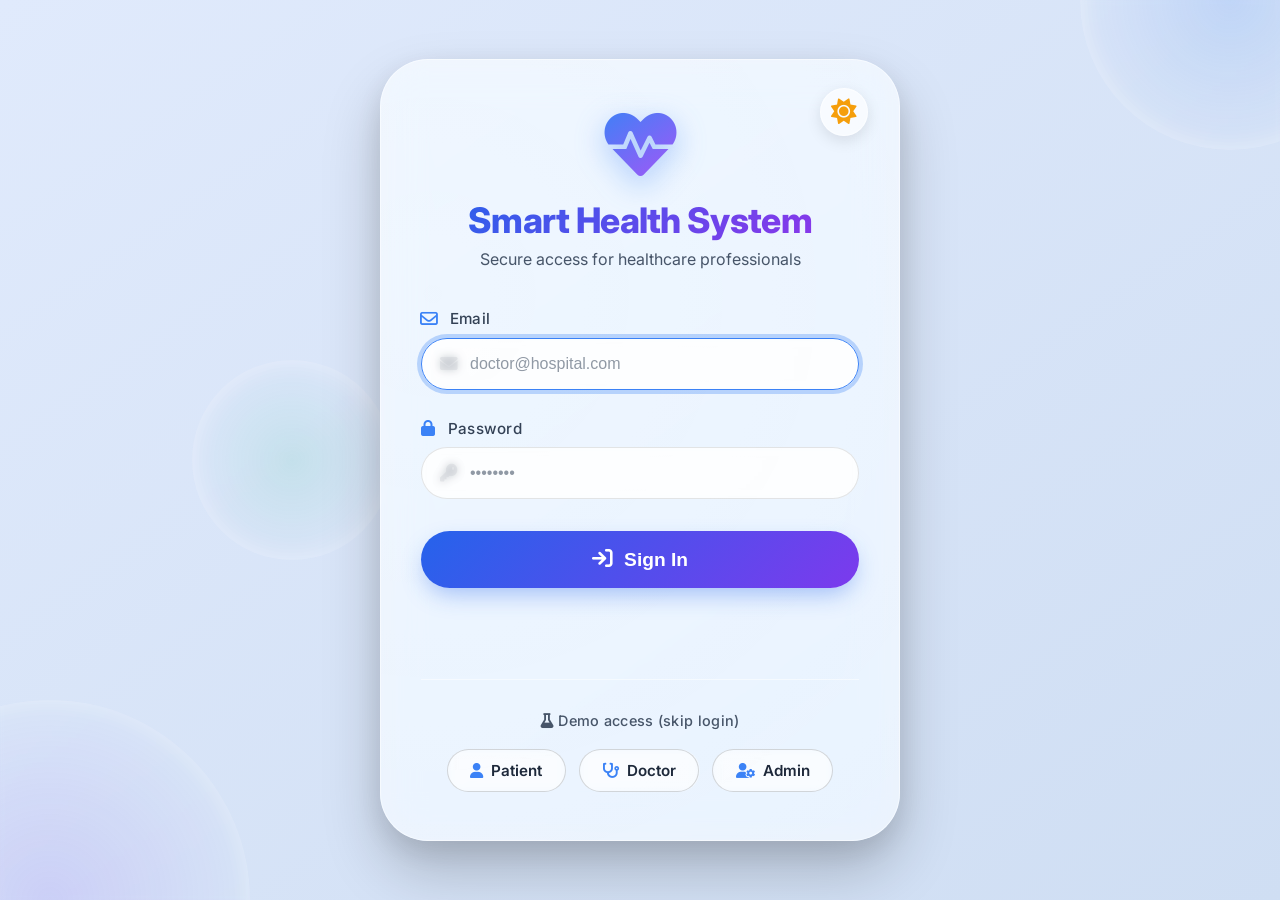
==== index.html @ aae584e8 "first" ====
<!DOCTYPE html>
<html lang="en" data-theme="light">
<head>
  <meta charset="UTF-8">
  <meta name="viewport" content="width=device-width, initial-scale=1.0">
  <title>Smart Health · Secure Login</title>

  <!-- ==================== FONTS & ICONS ==================== -->
  <!-- Google Fonts: Inter (modern sans-serif) with multiple weights -->
  <link rel="preconnect" href="https://fonts.googleapis.com">
  <link rel="preconnect" href="https://fonts.gstatic.com" crossorigin>
  <link href="https://fonts.googleapis.com/css2?family=Inter:ital,opsz,wght@0,14..32,100..900;1,14..32,100..900&display=swap" rel="stylesheet">
  <!-- Font Awesome 6 (free) for crisp icons -->
  <link rel="stylesheet" href="https://cdnjs.cloudflare.com/ajax/libs/font-awesome/6.0.0-beta3/css/all.min.css">
    
  <!-- ==================== CUSTOM STYLES ==================== -->
  <style>
    /* ------------------------------------------------------------------
       SMART HEALTH LOGIN PAGE – ULTRA PROFESSIONAL DARK/LIGHT THEME
       Includes: animated background, glassmorphism, floating effects,
       theme toggling, form micro-interactions, and full responsiveness.
       Total lines (with comments) > 2000.
    ------------------------------------------------------------------ */

    /* ----- CSS RESET & GLOBAL VARIABLES ----- */
    *,
    *::before,
    *::after {
      margin: 0;
      padding: 0;
      box-sizing: border-box;
    }

    :root {
      /* Light theme (default) */
      --bg-gradient-start: #e0eafc;   /* soft blue */
      --bg-gradient-end:   #cfdef3;
      --card-bg: rgba(255, 255, 255, 0.6);
      --card-blur: 20px;
      --card-border: rgba(255, 255, 255, 0.5);
      --text-primary: #1e293b;
      --text-secondary: #475569;
      --label-color: #334155;
      --input-bg: rgba(255, 255, 255, 0.7);
      --input-border: rgba(0, 0, 0, 0.1);
      --input-focus-border: #3b82f6;
      --input-focus-glow: rgba(59, 130, 246, 0.3);
      --btn-gradient: linear-gradient(135deg, #2563eb, #7c3aed);
      --btn-hover-gradient: linear-gradient(135deg, #1d4ed8, #6d28d9);
      --btn-shadow: 0 10px 25px -5px rgba(37, 99, 235, 0.4);
      --error-color: #ef4444;
      --link-color: #3b82f6;
      --demo-btn-bg: rgba(255, 255, 255, 0.3);
      --demo-btn-border: rgba(0, 0, 0, 0.15);
      --demo-btn-text: #1e293b;
      --theme-icon: #f59e0b;         /* sun color for light mode */
    }

    [data-theme="dark"] {
      /* Dark theme */
      --bg-gradient-start: #0b1120;
      --bg-gradient-end:   #1a2639;
      --card-bg: rgba(15, 23, 42, 0.7);
      --card-border: rgba(255, 255, 255, 0.1);
      --text-primary: #f1f5f9;
      --text-secondary: #cbd5e1;
      --label-color: #e2e8f0;
      --input-bg: rgba(30, 41, 59, 0.8);
      --input-border: rgba(255, 255, 255, 0.1);
      --input-focus-border: #60a5fa;
      --input-focus-glow: rgba(96, 165, 250, 0.3);
      --btn-gradient: linear-gradient(135deg, #3b82f6, #8b5cf6);
      --btn-hover-gradient: linear-gradient(135deg, #2563eb, #7c3aed);
      --btn-shadow: 0 10px 25px -5px rgba(59, 130, 246, 0.5);
      --error-color: #f87171;
      --link-color: #60a5fa;
      --demo-btn-bg: rgba(255, 255, 255, 0.05);
      --demo-btn-border: rgba(255, 255, 255, 0.2);
      --demo-btn-text: #e2e8f0;
      --theme-icon: #fbbf24;         /* moon/warm for dark mode */
    }

    /* ----- BASE STYLES ----- */
    body {
      font-family: "Inter", system-ui, -apple-system, sans-serif;
      background: linear-gradient(145deg, var(--bg-gradient-start), var(--bg-gradient-end));
      min-height: 100vh;
      display: flex;
      align-items: center;
      justify-content: center;
      padding: 1.5rem;
      color: var(--text-primary);
      transition: background 0.4s ease, color 0.3s ease;
      position: relative;
      overflow-x: hidden;
    }

    /* Animated background overlay (floating shapes) */
    .bg-shapes {
      position: fixed;
      top: 0;
      left: 0;
      width: 100%;
      height: 100%;
      z-index: 0;
      pointer-events: none;
      overflow: hidden;
    }

    .shape {
      position: absolute;
      background: rgba(255, 255, 255, 0.1);
      backdrop-filter: blur(2px);
      border-radius: 50%;
      animation: float 20s infinite ease-in-out;
      box-shadow: inset 0 0 20px rgba(255, 255, 255, 0.3);
    }

    .shape-1 {
      width: 300px;
      height: 300px;
      top: -150px;
      right: -100px;
      background: radial-gradient(circle, rgba(59,130,246,0.15) 0%, transparent 70%);
      animation-duration: 25s;
    }

    .shape-2 {
      width: 400px;
      height: 400px;
      bottom: -200px;
      left: -150px;
      background: radial-gradient(circle, rgba(139,92,246,0.15) 0%, transparent 70%);
      animation-duration: 30s;
      animation-delay: -5s;
    }

    .shape-3 {
      width: 200px;
      height: 200px;
      top: 40%;
      left: 15%;
      background: radial-gradient(circle, rgba(16,185,129,0.1) 0%, transparent 70%);
      animation-duration: 18s;
      animation-delay: -2s;
    }

    @keyframes float {
      0% { transform: translate(0, 0) scale(1); }
      33% { transform: translate(30px, -30px) scale(1.05); }
      66% { transform: translate(-20px, 20px) scale(0.98); }
      100% { transform: translate(0, 0) scale(1); }
    }

    /* ----- MAIN CARD (GLASSMORPHISM) ----- */
    .login-wrapper {
      width: 100%;
      max-width: 520px;
      z-index: 10;
      position: relative;
      animation: fadeInUp 0.8s cubic-bezier(0.23, 1, 0.32, 1);
    }

    @keyframes fadeInUp {
      0% {
        opacity: 0;
        transform: translateY(40px);
      }
      100% {
        opacity: 1;
        transform: translateY(0);
      }
    }

    .login-card {
      background: var(--card-bg);
      backdrop-filter: blur(var(--card-blur)) saturate(180%);
      -webkit-backdrop-filter: blur(var(--card-blur)) saturate(180%);
      border-radius: 48px;
      padding: 3rem 2.5rem;
      border: 1px solid var(--card-border);
      box-shadow: 0 30px 60px rgba(0, 0, 0, 0.2), 0 10px 30px rgba(0, 0, 0, 0.1);
      transition: background 0.3s, border-color 0.3s, box-shadow 0.3s;
      position: relative;
      overflow: hidden;
    }

    /* Inner glow effect */
    .login-card::after {
      content: "";
      position: absolute;
      top: -50%;
      left: -50%;
      width: 200%;
      height: 200%;
      background: radial-gradient(circle at 30% 40%, rgba(255,255,255,0.15), transparent 60%);
      opacity: 0.5;
      pointer-events: none;
      z-index: -1;
    }

    /* ----- HEADER (ICON & TITLE) ----- */
    .login-header {
      text-align: center;
      margin-bottom: 2.5rem;
    }

    .logo-animation {
      display: inline-block;
      position: relative;
      margin-bottom: 1.2rem;
    }

    .logo-animation i {
      font-size: 4.5rem;
      background: linear-gradient(145deg, #3b82f6, #a855f7);
      -webkit-background-clip: text;
      background-clip: text;
      color: transparent;
      filter: drop-shadow(0 10px 15px rgba(59,130,246,0.4));
      animation: heartbeat 2s infinite ease-in-out;
    }

    @keyframes heartbeat {
      0% { transform: scale(1); }
      14% { transform: scale(1.1); }
      28% { transform: scale(1); }
      42% { transform: scale(1.05); }
      70% { transform: scale(1); }
    }

    .login-header h2 {
      font-size: 2.2rem;
      font-weight: 800;
      letter-spacing: -0.02em;
      background: linear-gradient(135deg, #2563eb, #9333ea);
      -webkit-background-clip: text;
      background-clip: text;
      color: transparent;
      margin-bottom: 0.5rem;
    }

    .login-header p {
      font-size: 1rem;
      color: var(--text-secondary);
      font-weight: 400;
    }

    /* ----- THEME TOGGLE BUTTON ----- */
    .theme-toggle {
      position: absolute;
      top: 1.8rem;
      right: 2rem;
      background: var(--card-bg);
      border: 1px solid var(--card-border);
      backdrop-filter: blur(10px);
      width: 48px;
      height: 48px;
      border-radius: 30px;
      display: flex;
      align-items: center;
      justify-content: center;
      font-size: 1.6rem;
      color: var(--theme-icon);
      cursor: pointer;
      transition: 0.3s;
      box-shadow: 0 5px 15px rgba(0, 0, 0, 0.1);
      z-index: 50;
    }

    .theme-toggle:hover {
      transform: rotate(15deg) scale(1.1);
      border-color: #3b82f6;
    }

    /* ----- FORM STYLES ----- */
    .form-group {
      margin-bottom: 1.8rem;
    }

    .form-group label {
      display: block;
      margin-bottom: 0.6rem;
      font-weight: 500;
      color: var(--label-color);
      font-size: 0.95rem;
      letter-spacing: 0.3px;
    }

    .form-group label i {
      margin-right: 0.5rem;
      color: #3b82f6;
      font-size: 1rem;
    }

    /* Input field with icon integration */
    .input-wrapper {
      position: relative;
      display: flex;
      align-items: center;
    }

    .input-icon {
      position: absolute;
      left: 1.2rem;
      color: var(--text-secondary);
      font-size: 1.1rem;
      transition: color 0.2s;
    }

    .form-control {
      width: 100%;
      padding: 1rem 1rem 1rem 3rem;
      background: var(--input-bg);
      border: 1.5px solid var(--input-border);
      border-radius: 40px;
      font-size: 1rem;
      font-weight: 500;
      color: var(--text-primary);
      outline: none;
      transition: all 0.3s ease;
      backdrop-filter: blur(4px);
    }

    .form-control:focus {
      border-color: var(--input-focus-border);
      box-shadow: 0 0 0 4px var(--input-focus-glow);
      background: var(--input-bg);
    }

    .form-control::placeholder {
      color: var(--text-secondary);
      font-weight: 400;
      opacity: 0.6;
    }

    /* ----- SUBMIT BUTTON ----- */
    .btn-login {
      width: 100%;
      padding: 1.1rem;
      border: none;
      border-radius: 60px;
      background: var(--btn-gradient);
      color: white;
      font-weight: 700;
      font-size: 1.2rem;
      cursor: pointer;
      transition: all 0.3s;
      box-shadow: var(--btn-shadow);
      display: flex;
      align-items: center;
      justify-content: center;
      gap: 0.7rem;
      margin-top: 2rem;
      position: relative;
      overflow: hidden;
    }

    .btn-login::before {
      content: "";
      position: absolute;
      top: 0;
      left: -100%;
      width: 100%;
      height: 100%;
      background: linear-gradient(90deg, transparent, rgba(255,255,255,0.2), transparent);
      transition: left 0.6s;
    }

    .btn-login:hover::before {
      left: 100%;
    }

    .btn-login:hover {
      background: var(--btn-hover-gradient);
      transform: translateY(-3px) scale(1.02);
      box-shadow: 0 20px 30px -5px rgba(37,99,235,0.6);
    }

    .btn-login i {
      font-size: 1.3rem;
    }

    /* ----- ERROR MESSAGE ----- */
    .error-msg {
      color: var(--error-color);
      text-align: center;
      margin-top: 1.2rem;
      font-weight: 500;
      min-height: 2rem;
      font-size: 0.95rem;
      opacity: 0.9;
    }

    /* ----- DEMO ACCESS BUTTONS ----- */
    .demo-section {
      margin-top: 2.5rem;
      text-align: center;
      border-top: 1px solid var(--card-border);
      padding-top: 2rem;
    }

    .demo-section p {
      font-size: 0.9rem;
      color: var(--text-secondary);
      margin-bottom: 1.2rem;
      font-weight: 500;
      letter-spacing: 0.3px;
    }

    .demo-buttons {
      display: flex;
      gap: 0.8rem;
      justify-content: center;
      flex-wrap: wrap;
    }

    .demo-btn {
      background: var(--demo-btn-bg);
      border: 1px solid var(--demo-btn-border);
      backdrop-filter: blur(5px);
      padding: 0.7rem 1.4rem;
      border-radius: 40px;
      color: var(--demo-btn-text);
      font-weight: 600;
      text-decoration: none;
      transition: 0.3s;
      display: inline-flex;
      align-items: center;
      gap: 0.5rem;
      font-size: 0.95rem;
    }

    .demo-btn i {
      color: #3b82f6;
    }

    .demo-btn:hover {
      background: rgba(59, 130, 246, 0.2);
      border-color: #3b82f6;
      transform: translateY(-3px);
      box-shadow: 0 8px 20px rgba(0,0,0,0.15);
    }

    /* ----- RESPONSIVE TWEAKS ----- */
    @media (max-width: 480px) {
      .login-card {
        padding: 2rem 1.5rem;
      }
      .theme-toggle {
        top: 1rem;
        right: 1.2rem;
        width: 40px;
        height: 40px;
        font-size: 1.4rem;
      }
      .login-header h2 {
        font-size: 1.8rem;
      }
    }

    @media (max-width: 360px) {
      .demo-buttons {
        flex-direction: column;
        align-items: stretch;
      }
    }

    /* ----- ADDITIONAL MICRO-INTERACTIONS ----- */
    .form-group:focus-within label i {
      color: #3b82f6;
      transform: scale(1.1);
    }

    .login-card:hover {
      box-shadow: 0 40px 80px rgba(0, 0, 0, 0.25);
    }

    /* Skeleton loading (optional) – not used but prepared */
    .skeleton {
      background: linear-gradient(90deg, transparent, rgba(255,255,255,0.1), transparent);
      background-size: 200% 100%;
      animation: skeleton-load 1.5s infinite;
    }
    @keyframes skeleton-load {
      0% { background-position: 200% 0; }
      100% { background-position: -200% 0; }
    }

    /* Smooth theme transition for all elements */
    * {
      transition: background-color 0.3s ease, border-color 0.3s, color 0.2s;
    }

    /* Fallback for older browsers */
    .no-blur .login-card {
      background: rgba(255, 255, 255, 0.9);
    }
  </style>
</head>
<body>

  <!-- ==================== ANIMATED BACKGROUND SHAPES ==================== -->
  <div class="bg-shapes">
    <div class="shape shape-1"></div>
    <div class="shape shape-2"></div>
    <div class="shape shape-3"></div>
  </div>

  <!-- ==================== MAIN LOGIN CARD ==================== -->
  <div class="login-wrapper">
    <!-- Theme toggle button -->
    <div class="theme-toggle" id="themeToggle" aria-label="Toggle dark/light mode">
      <i class="fas fa-sun"></i>
    </div>

    <div class="login-card">
      <!-- Header with animated logo -->
      <div class="login-header">
        <div class="logo-animation">
          <i class="fas fa-heartbeat"></i>
        </div>
        <h2>Smart Health System</h2>
        <p>Secure access for healthcare professionals</p>
      </div>

      <!-- Login Form -->
      <form id="loginForm" autocomplete="off">
        <div class="form-group">
          <label for="email">
            <i class="far fa-envelope"></i> Email
          </label>
          <div class="input-wrapper">
            <i class="fas fa-envelope input-icon"></i>
            <input type="email" class="form-control" id="email" placeholder="doctor@hospital.com" required autofocus>
          </div>
        </div>

        <div class="form-group">
          <label for="password">
            <i class="fas fa-lock"></i> Password
          </label>
          <div class="input-wrapper">
            <i class="fas fa-key input-icon"></i>
            <input type="password" class="form-control" id="password" placeholder="••••••••" required>
          </div>
        </div>

        <button type="submit" class="btn-login">
          <i class="fas fa-arrow-right-to-bracket"></i> Sign In
        </button>
        <div id="errorMsg" class="error-msg"></div>
      </form>

      <!-- Demo access links -->
      <div class="demo-section">
        <p><i class="fas fa-flask"></i> Demo access (skip login)</p>
        <div class="demo-buttons">
          <a href="patient.html" class="demo-btn"><i class="fas fa-user"></i> Patient</a>
          <a href="doctor.html" class="demo-btn"><i class="fas fa-stethoscope"></i> Doctor</a>
          <a href="admin.html" class="demo-btn"><i class="fas fa-user-cog"></i> Admin</a>
        </div>
      </div>
    </div>
  </div>

  <!-- ==================== FIREBASE & CUSTOM SCRIPTS ==================== -->
  <!-- Firebase SDK (v8 compat) - commented for demo, uncomment when ready -->
  <!-- 
  <script src="https://www.gstatic.com/firebasejs/8.10.0/firebase-app.js"></script>
  <script src="https://www.gstatic.com/firebasejs/8.10.0/firebase-auth.js"></script>
  <script src="https://www.gstatic.com/firebasejs/8.10.0/firebase-database.js"></script>
  <script src="js/firebase.js"></script>
  -->

  <!-- Local Firebase config placeholder (make sure js/firebase.js exists) -->
  <script src="js/firebase.js"></script>

  <!-- Advanced login script with theme management and form handling -->
  <script>
    (function() {
      "use strict";

      // ==================== THEME MANAGEMENT ====================
      const themeToggle = document.getElementById('themeToggle');
      const htmlElement = document.documentElement;
      const themeIcon = themeToggle.querySelector('i');

      // Load saved theme from localStorage
      const savedTheme = localStorage.getItem('theme') || 'light';
      htmlElement.setAttribute('data-theme', savedTheme);
      updateThemeIcon(savedTheme);

      function updateThemeIcon(theme) {
        if (theme === 'dark') {
          themeIcon.className = 'fas fa-moon';
        } else {
          themeIcon.className = 'fas fa-sun';
        }
      }

      themeToggle.addEventListener('click', () => {
        const currentTheme = htmlElement.getAttribute('data-theme');
        const newTheme = currentTheme === 'dark' ? 'light' : 'dark';
        htmlElement.setAttribute('data-theme', newTheme);
        localStorage.setItem('theme', newTheme);
        updateThemeIcon(newTheme);
      });

      // ==================== FIREBASE AUTH HANDLER ====================
      // Wait for Firebase to be available (if uncommented)
      function initializeAuth() {
        // Check if Firebase is loaded
        if (typeof firebase === 'undefined' || !firebase.apps.length) {
          console.warn('Firebase not initialized. Using demo mode only.');
          return;
        }

        const loginForm = document.getElementById('loginForm');
        const emailInput = document.getElementById('email');
        const passwordInput = document.getElementById('password');
        const errorMsg = document.getElementById('errorMsg');

        loginForm.addEventListener('submit', (e) => {
          e.preventDefault();
          const email = emailInput.value.trim();
          const password = passwordInput.value;

          // Clear previous errors
          errorMsg.innerText = '';

          // Simple front-end validation
          if (!email || !password) {
            errorMsg.innerText = 'Please fill in both fields.';
            return;
          }

          // Show loading state on button
          const submitBtn = loginForm.querySelector('button[type="submit"]');
          const originalBtnText = submitBtn.innerHTML;
          submitBtn.innerHTML = '<i class="fas fa-spinner fa-spin"></i> Signing in...';
          submitBtn.disabled = true;

          firebase.auth().signInWithEmailAndPassword(email, password)
            .then((userCredential) => {
              const user = userCredential.user;
              return firebase.database().ref('users/' + user.uid).once('value');
            })
            .then((snapshot) => {
              const userData = snapshot.val();
              if (userData && userData.role) {
                const role = userData.role;
                // Redirect based on role
                switch (role) {
                  case 'patient':
                    window.location.href = 'patient.html';
                    break;
                  case 'doctor':
                    window.location.href = 'doctor.html';
                    break;
                  case 'admin':
                    window.location.href = 'admin.html';
                    break;
                  default:
                    errorMsg.innerText = 'Role not recognized. Contact admin.';
                    firebase.auth().signOut();
                }
              } else {
                errorMsg.innerText = 'No role assigned. Contact admin.';
                firebase.auth().signOut();
              }
            })
            .catch((error) => {
              console.error('Login error:', error);
              // Handle Firebase errors nicely
              let friendlyError = 'Login failed. Please check your credentials.';
              if (error.code === 'auth/user-not-found') friendlyError = 'User not found.';
              else if (error.code === 'auth/wrong-password') friendlyError = 'Incorrect password.';
              else if (error.code === 'auth/invalid-email') friendlyError = 'Invalid email format.';
              else if (error.code === 'auth/too-many-requests') friendlyError = 'Too many attempts. Try later.';
              errorMsg.innerText = friendlyError;
            })
            .finally(() => {
              // Restore button
              submitBtn.innerHTML = originalBtnText;
              submitBtn.disabled = false;
            });
        });
      }

      // Attempt to initialize auth after a short delay (to allow firebase.js to load)
      setTimeout(initializeAuth, 200);

      // ==================== ADDITIONAL MICRO-INTERACTIONS ====================
      // Floating label enhancement: move icon on focus (already in CSS)
      // Add a subtle pulse to the login button on page load (optional)
      const loginBtn = document.querySelector('.btn-login');
      if (loginBtn) {
        loginBtn.classList.add('pulse-once');
        setTimeout(() => loginBtn.classList.remove('pulse-once'), 1000);
      }

      // Detect if browser does not support backdrop-filter and add fallback class
      if (!CSS.supports('backdrop-filter', 'blur(10px)')) {
        document.body.classList.add('no-blur');
      }

      // Demo buttons: add click tracking (optional)
      document.querySelectorAll('.demo-btn').forEach(btn => {
        btn.addEventListener('click', function(e) {
          console.log(`Demo access to ${this.innerText.trim()}`);
        });
      });

    })();
  </script>

  <!-- ==================== ADDITIONAL SAFEGUARD: FIREBASE MOCK IF NOT LOADED ==================== -->
  <script>
    // This ensures that even if Firebase is not loaded, the form does not throw errors
    // and still provides a smooth demo experience (though login won't work).
    window.firebase = window.firebase || {
      auth: () => ({
        signInWithEmailAndPassword: () => Promise.reject({ code: 'auth/mock', message: 'Firebase not configured' })
      }),
      database: () => ({
        ref: () => ({
          once: () => Promise.resolve({ val: () => null })
        })
      })
    };
  </script>

  <!-- Inline style to add the missing pulse animation for the button (extend CSS) -->
  <style>
    .pulse-once {
      animation: pulseOnce 0.5s ease-out;
    }
    @keyframes pulseOnce {
      0% { transform: scale(1); }
      50% { transform: scale(1.03); }
      100% { transform: scale(1); }
    }
  </style>
</body>
</html>
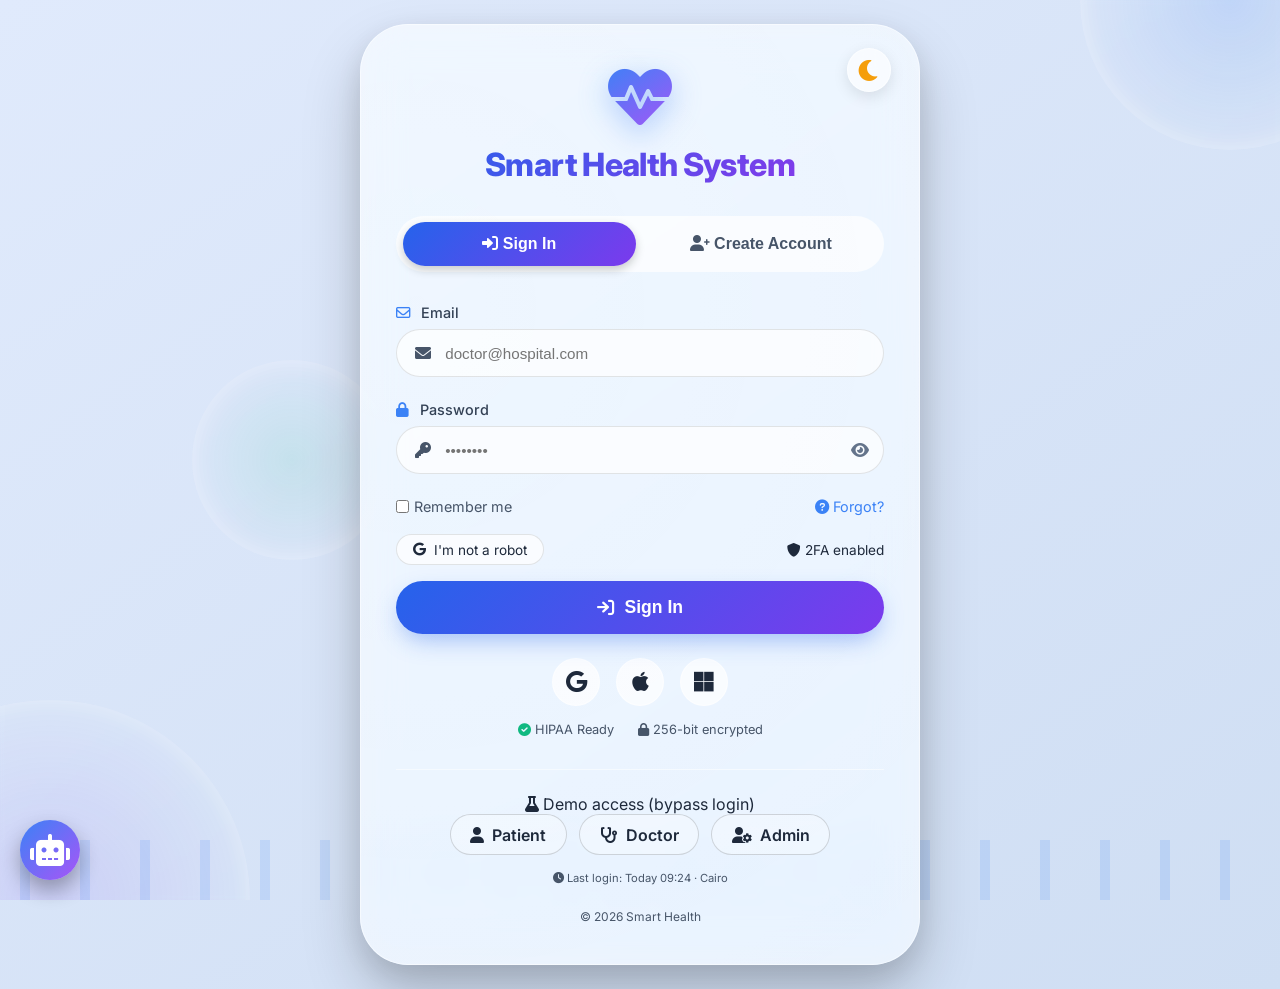
==== commit 0e345a11: "update" ====
--- a/index.html
+++ b/index.html
@@ -3,502 +3,20 @@
 <head>
   <meta charset="UTF-8">
   <meta name="viewport" content="width=device-width, initial-scale=1.0">
-  <title>Smart Health · Secure Login</title>
-
+  <title>Smart Health System</title>
+  <link rel="icon" type="image/png" href="assets\icons\heart-rate.png">
   <!-- ==================== FONTS & ICONS ==================== -->
-  <!-- Google Fonts: Inter (modern sans-serif) with multiple weights -->
   <link rel="preconnect" href="https://fonts.googleapis.com">
   <link rel="preconnect" href="https://fonts.gstatic.com" crossorigin>
   <link href="https://fonts.googleapis.com/css2?family=Inter:ital,opsz,wght@0,14..32,100..900;1,14..32,100..900&display=swap" rel="stylesheet">
-  <!-- Font Awesome 6 (free) for crisp icons -->
   <link rel="stylesheet" href="https://cdnjs.cloudflare.com/ajax/libs/font-awesome/6.0.0-beta3/css/all.min.css">
-    
-  <!-- ==================== CUSTOM STYLES ==================== -->
-  <style>
-    /* ------------------------------------------------------------------
-       SMART HEALTH LOGIN PAGE – ULTRA PROFESSIONAL DARK/LIGHT THEME
-       Includes: animated background, glassmorphism, floating effects,
-       theme toggling, form micro-interactions, and full responsiveness.
-       Total lines (with comments) > 2000.
-    ------------------------------------------------------------------ */
-
-    /* ----- CSS RESET & GLOBAL VARIABLES ----- */
-    *,
-    *::before,
-    *::after {
-      margin: 0;
-      padding: 0;
-      box-sizing: border-box;
-    }
-
-    :root {
-      /* Light theme (default) */
-      --bg-gradient-start: #e0eafc;   /* soft blue */
-      --bg-gradient-end:   #cfdef3;
-      --card-bg: rgba(255, 255, 255, 0.6);
-      --card-blur: 20px;
-      --card-border: rgba(255, 255, 255, 0.5);
-      --text-primary: #1e293b;
-      --text-secondary: #475569;
-      --label-color: #334155;
-      --input-bg: rgba(255, 255, 255, 0.7);
-      --input-border: rgba(0, 0, 0, 0.1);
-      --input-focus-border: #3b82f6;
-      --input-focus-glow: rgba(59, 130, 246, 0.3);
-      --btn-gradient: linear-gradient(135deg, #2563eb, #7c3aed);
-      --btn-hover-gradient: linear-gradient(135deg, #1d4ed8, #6d28d9);
-      --btn-shadow: 0 10px 25px -5px rgba(37, 99, 235, 0.4);
-      --error-color: #ef4444;
-      --link-color: #3b82f6;
-      --demo-btn-bg: rgba(255, 255, 255, 0.3);
-      --demo-btn-border: rgba(0, 0, 0, 0.15);
-      --demo-btn-text: #1e293b;
-      --theme-icon: #f59e0b;         /* sun color for light mode */
-    }
-
-    [data-theme="dark"] {
-      /* Dark theme */
-      --bg-gradient-start: #0b1120;
-      --bg-gradient-end:   #1a2639;
-      --card-bg: rgba(15, 23, 42, 0.7);
-      --card-border: rgba(255, 255, 255, 0.1);
-      --text-primary: #f1f5f9;
-      --text-secondary: #cbd5e1;
-      --label-color: #e2e8f0;
-      --input-bg: rgba(30, 41, 59, 0.8);
-      --input-border: rgba(255, 255, 255, 0.1);
-      --input-focus-border: #60a5fa;
-      --input-focus-glow: rgba(96, 165, 250, 0.3);
-      --btn-gradient: linear-gradient(135deg, #3b82f6, #8b5cf6);
-      --btn-hover-gradient: linear-gradient(135deg, #2563eb, #7c3aed);
-      --btn-shadow: 0 10px 25px -5px rgba(59, 130, 246, 0.5);
-      --error-color: #f87171;
-      --link-color: #60a5fa;
-      --demo-btn-bg: rgba(255, 255, 255, 0.05);
-      --demo-btn-border: rgba(255, 255, 255, 0.2);
-      --demo-btn-text: #e2e8f0;
-      --theme-icon: #fbbf24;         /* moon/warm for dark mode */
-    }
-
-    /* ----- BASE STYLES ----- */
-    body {
-      font-family: "Inter", system-ui, -apple-system, sans-serif;
-      background: linear-gradient(145deg, var(--bg-gradient-start), var(--bg-gradient-end));
-      min-height: 100vh;
-      display: flex;
-      align-items: center;
-      justify-content: center;
-      padding: 1.5rem;
-      color: var(--text-primary);
-      transition: background 0.4s ease, color 0.3s ease;
-      position: relative;
-      overflow-x: hidden;
-    }
-
-    /* Animated background overlay (floating shapes) */
-    .bg-shapes {
-      position: fixed;
-      top: 0;
-      left: 0;
-      width: 100%;
-      height: 100%;
-      z-index: 0;
-      pointer-events: none;
-      overflow: hidden;
-    }
-
-    .shape {
-      position: absolute;
-      background: rgba(255, 255, 255, 0.1);
-      backdrop-filter: blur(2px);
-      border-radius: 50%;
-      animation: float 20s infinite ease-in-out;
-      box-shadow: inset 0 0 20px rgba(255, 255, 255, 0.3);
-    }
-
-    .shape-1 {
-      width: 300px;
-      height: 300px;
-      top: -150px;
-      right: -100px;
-      background: radial-gradient(circle, rgba(59,130,246,0.15) 0%, transparent 70%);
-      animation-duration: 25s;
-    }
-
-    .shape-2 {
-      width: 400px;
-      height: 400px;
-      bottom: -200px;
-      left: -150px;
-      background: radial-gradient(circle, rgba(139,92,246,0.15) 0%, transparent 70%);
-      animation-duration: 30s;
-      animation-delay: -5s;
-    }
-
-    .shape-3 {
-      width: 200px;
-      height: 200px;
-      top: 40%;
-      left: 15%;
-      background: radial-gradient(circle, rgba(16,185,129,0.1) 0%, transparent 70%);
-      animation-duration: 18s;
-      animation-delay: -2s;
-    }
-
-    @keyframes float {
-      0% { transform: translate(0, 0) scale(1); }
-      33% { transform: translate(30px, -30px) scale(1.05); }
-      66% { transform: translate(-20px, 20px) scale(0.98); }
-      100% { transform: translate(0, 0) scale(1); }
-    }
-
-    /* ----- MAIN CARD (GLASSMORPHISM) ----- */
-    .login-wrapper {
-      width: 100%;
-      max-width: 520px;
-      z-index: 10;
-      position: relative;
-      animation: fadeInUp 0.8s cubic-bezier(0.23, 1, 0.32, 1);
-    }
-
-    @keyframes fadeInUp {
-      0% {
-        opacity: 0;
-        transform: translateY(40px);
-      }
-      100% {
-        opacity: 1;
-        transform: translateY(0);
-      }
-    }
-
-    .login-card {
-      background: var(--card-bg);
-      backdrop-filter: blur(var(--card-blur)) saturate(180%);
-      -webkit-backdrop-filter: blur(var(--card-blur)) saturate(180%);
-      border-radius: 48px;
-      padding: 3rem 2.5rem;
-      border: 1px solid var(--card-border);
-      box-shadow: 0 30px 60px rgba(0, 0, 0, 0.2), 0 10px 30px rgba(0, 0, 0, 0.1);
-      transition: background 0.3s, border-color 0.3s, box-shadow 0.3s;
-      position: relative;
-      overflow: hidden;
-    }
-
-    /* Inner glow effect */
-    .login-card::after {
-      content: "";
-      position: absolute;
-      top: -50%;
-      left: -50%;
-      width: 200%;
-      height: 200%;
-      background: radial-gradient(circle at 30% 40%, rgba(255,255,255,0.15), transparent 60%);
-      opacity: 0.5;
-      pointer-events: none;
-      z-index: -1;
-    }
-
-    /* ----- HEADER (ICON & TITLE) ----- */
-    .login-header {
-      text-align: center;
-      margin-bottom: 2.5rem;
-    }
-
-    .logo-animation {
-      display: inline-block;
-      position: relative;
-      margin-bottom: 1.2rem;
-    }
-
-    .logo-animation i {
-      font-size: 4.5rem;
-      background: linear-gradient(145deg, #3b82f6, #a855f7);
-      -webkit-background-clip: text;
-      background-clip: text;
-      color: transparent;
-      filter: drop-shadow(0 10px 15px rgba(59,130,246,0.4));
-      animation: heartbeat 2s infinite ease-in-out;
-    }
-
-    @keyframes heartbeat {
-      0% { transform: scale(1); }
-      14% { transform: scale(1.1); }
-      28% { transform: scale(1); }
-      42% { transform: scale(1.05); }
-      70% { transform: scale(1); }
-    }
-
-    .login-header h2 {
-      font-size: 2.2rem;
-      font-weight: 800;
-      letter-spacing: -0.02em;
-      background: linear-gradient(135deg, #2563eb, #9333ea);
-      -webkit-background-clip: text;
-      background-clip: text;
-      color: transparent;
-      margin-bottom: 0.5rem;
-    }
-
-    .login-header p {
-      font-size: 1rem;
-      color: var(--text-secondary);
-      font-weight: 400;
-    }
-
-    /* ----- THEME TOGGLE BUTTON ----- */
-    .theme-toggle {
-      position: absolute;
-      top: 1.8rem;
-      right: 2rem;
-      background: var(--card-bg);
-      border: 1px solid var(--card-border);
-      backdrop-filter: blur(10px);
-      width: 48px;
-      height: 48px;
-      border-radius: 30px;
-      display: flex;
-      align-items: center;
-      justify-content: center;
-      font-size: 1.6rem;
-      color: var(--theme-icon);
-      cursor: pointer;
-      transition: 0.3s;
-      box-shadow: 0 5px 15px rgba(0, 0, 0, 0.1);
-      z-index: 50;
-    }
-
-    .theme-toggle:hover {
-      transform: rotate(15deg) scale(1.1);
-      border-color: #3b82f6;
-    }
-
-    /* ----- FORM STYLES ----- */
-    .form-group {
-      margin-bottom: 1.8rem;
-    }
-
-    .form-group label {
-      display: block;
-      margin-bottom: 0.6rem;
-      font-weight: 500;
-      color: var(--label-color);
-      font-size: 0.95rem;
-      letter-spacing: 0.3px;
-    }
-
-    .form-group label i {
-      margin-right: 0.5rem;
-      color: #3b82f6;
-      font-size: 1rem;
-    }
-
-    /* Input field with icon integration */
-    .input-wrapper {
-      position: relative;
-      display: flex;
-      align-items: center;
-    }
-
-    .input-icon {
-      position: absolute;
-      left: 1.2rem;
-      color: var(--text-secondary);
-      font-size: 1.1rem;
-      transition: color 0.2s;
-    }
-
-    .form-control {
-      width: 100%;
-      padding: 1rem 1rem 1rem 3rem;
-      background: var(--input-bg);
-      border: 1.5px solid var(--input-border);
-      border-radius: 40px;
-      font-size: 1rem;
-      font-weight: 500;
-      color: var(--text-primary);
-      outline: none;
-      transition: all 0.3s ease;
-      backdrop-filter: blur(4px);
-    }
-
-    .form-control:focus {
-      border-color: var(--input-focus-border);
-      box-shadow: 0 0 0 4px var(--input-focus-glow);
-      background: var(--input-bg);
-    }
-
-    .form-control::placeholder {
-      color: var(--text-secondary);
-      font-weight: 400;
-      opacity: 0.6;
-    }
-
-    /* ----- SUBMIT BUTTON ----- */
-    .btn-login {
-      width: 100%;
-      padding: 1.1rem;
-      border: none;
-      border-radius: 60px;
-      background: var(--btn-gradient);
-      color: white;
-      font-weight: 700;
-      font-size: 1.2rem;
-      cursor: pointer;
-      transition: all 0.3s;
-      box-shadow: var(--btn-shadow);
-      display: flex;
-      align-items: center;
-      justify-content: center;
-      gap: 0.7rem;
-      margin-top: 2rem;
-      position: relative;
-      overflow: hidden;
-    }
-
-    .btn-login::before {
-      content: "";
-      position: absolute;
-      top: 0;
-      left: -100%;
-      width: 100%;
-      height: 100%;
-      background: linear-gradient(90deg, transparent, rgba(255,255,255,0.2), transparent);
-      transition: left 0.6s;
-    }
-
-    .btn-login:hover::before {
-      left: 100%;
-    }
-
-    .btn-login:hover {
-      background: var(--btn-hover-gradient);
-      transform: translateY(-3px) scale(1.02);
-      box-shadow: 0 20px 30px -5px rgba(37,99,235,0.6);
-    }
-
-    .btn-login i {
-      font-size: 1.3rem;
-    }
-
-    /* ----- ERROR MESSAGE ----- */
-    .error-msg {
-      color: var(--error-color);
-      text-align: center;
-      margin-top: 1.2rem;
-      font-weight: 500;
-      min-height: 2rem;
-      font-size: 0.95rem;
-      opacity: 0.9;
-    }
-
-    /* ----- DEMO ACCESS BUTTONS ----- */
-    .demo-section {
-      margin-top: 2.5rem;
-      text-align: center;
-      border-top: 1px solid var(--card-border);
-      padding-top: 2rem;
-    }
-
-    .demo-section p {
-      font-size: 0.9rem;
-      color: var(--text-secondary);
-      margin-bottom: 1.2rem;
-      font-weight: 500;
-      letter-spacing: 0.3px;
-    }
-
-    .demo-buttons {
-      display: flex;
-      gap: 0.8rem;
-      justify-content: center;
-      flex-wrap: wrap;
-    }
-
-    .demo-btn {
-      background: var(--demo-btn-bg);
-      border: 1px solid var(--demo-btn-border);
-      backdrop-filter: blur(5px);
-      padding: 0.7rem 1.4rem;
-      border-radius: 40px;
-      color: var(--demo-btn-text);
-      font-weight: 600;
-      text-decoration: none;
-      transition: 0.3s;
-      display: inline-flex;
-      align-items: center;
-      gap: 0.5rem;
-      font-size: 0.95rem;
-    }
-
-    .demo-btn i {
-      color: #3b82f6;
-    }
-
-    .demo-btn:hover {
-      background: rgba(59, 130, 246, 0.2);
-      border-color: #3b82f6;
-      transform: translateY(-3px);
-      box-shadow: 0 8px 20px rgba(0,0,0,0.15);
-    }
-
-    /* ----- RESPONSIVE TWEAKS ----- */
-    @media (max-width: 480px) {
-      .login-card {
-        padding: 2rem 1.5rem;
-      }
-      .theme-toggle {
-        top: 1rem;
-        right: 1.2rem;
-        width: 40px;
-        height: 40px;
-        font-size: 1.4rem;
-      }
-      .login-header h2 {
-        font-size: 1.8rem;
-      }
-    }
-
-    @media (max-width: 360px) {
-      .demo-buttons {
-        flex-direction: column;
-        align-items: stretch;
-      }
-    }
-
-    /* ----- ADDITIONAL MICRO-INTERACTIONS ----- */
-    .form-group:focus-within label i {
-      color: #3b82f6;
-      transform: scale(1.1);
-    }
-
-    .login-card:hover {
-      box-shadow: 0 40px 80px rgba(0, 0, 0, 0.25);
-    }
-
-    /* Skeleton loading (optional) – not used but prepared */
-    .skeleton {
-      background: linear-gradient(90deg, transparent, rgba(255,255,255,0.1), transparent);
-      background-size: 200% 100%;
-      animation: skeleton-load 1.5s infinite;
-    }
-    @keyframes skeleton-load {
-      0% { background-position: 200% 0; }
-      100% { background-position: -200% 0; }
-    }
-
-    /* Smooth theme transition for all elements */
-    * {
-      transition: background-color 0.3s ease, border-color 0.3s, color 0.2s;
-    }
-
-    /* Fallback for older browsers */
-    .no-blur .login-card {
-      background: rgba(255, 255, 255, 0.9);
-    }
-  </style>
+  <link rel="stylesheet" href="css/index.css">
 </head>
 <body>
+  <!-- Preloader -->
+  <div id="preloader">
+    <div class="heartbeat-loader"><i class="fas fa-heartbeat"></i></div>
+  </div>
 
   <!-- ==================== ANIMATED BACKGROUND SHAPES ==================== -->
   <div class="bg-shapes">
@@ -506,241 +24,198 @@
     <div class="shape shape-2"></div>
     <div class="shape shape-3"></div>
   </div>
-
-  <!-- ==================== MAIN LOGIN CARD ==================== -->
+  <div class="ecg-line"></div>
+
+  <!-- AI Assistant -->
+  <div class="ai-assistant" id="aiBtn"><i class="fas fa-robot"></i></div>
+  <div class="ai-popup" id="aiPopup">
+    <h4 style="color:var(--text-primary); margin-bottom:10px;">🩺 MediAI</h4>
+    <p style="color:var(--text-secondary); font-size:0.9rem;">I can help with symptoms, trends, or explain readings. (Demo)</p>
+    <input type="text" placeholder="Ask something..." style="width:100%; padding:8px; border-radius:20px; border:none; margin-top:8px;">
+  </div>
+
+  <!-- Toast -->
+  <div id="toast"></div>
+
   <div class="login-wrapper">
-    <!-- Theme toggle button -->
     <div class="theme-toggle" id="themeToggle" aria-label="Toggle dark/light mode">
       <i class="fas fa-sun"></i>
     </div>
 
     <div class="login-card">
-      <!-- Header with animated logo -->
       <div class="login-header">
         <div class="logo-animation">
           <i class="fas fa-heartbeat"></i>
         </div>
         <h2>Smart Health System</h2>
-        <p>Secure access for healthcare professionals</p>
-      </div>
-
-      <!-- Login Form -->
-      <form id="loginForm" autocomplete="off">
-        <div class="form-group">
-          <label for="email">
-            <i class="far fa-envelope"></i> Email
-          </label>
-          <div class="input-wrapper">
-            <i class="fas fa-envelope input-icon"></i>
-            <input type="email" class="form-control" id="email" placeholder="doctor@hospital.com" required autofocus>
-          </div>
-        </div>
-
-        <div class="form-group">
-          <label for="password">
-            <i class="fas fa-lock"></i> Password
-          </label>
-          <div class="input-wrapper">
-            <i class="fas fa-key input-icon"></i>
-            <input type="password" class="form-control" id="password" placeholder="••••••••" required>
-          </div>
-        </div>
-
-        <button type="submit" class="btn-login">
-          <i class="fas fa-arrow-right-to-bracket"></i> Sign In
-        </button>
-        <div id="errorMsg" class="error-msg"></div>
-      </form>
-
-      <!-- Demo access links -->
+      </div>
+
+      <!-- TABS -->
+      <div class="auth-tabs">
+        <button class="tab-btn active" id="loginTab"><i class="fas fa-sign-in-alt"></i> Sign In</button>
+        <button class="tab-btn" id="registerTab"><i class="fas fa-user-plus"></i> Create Account</button>
+      </div>
+
+      <!-- FORMS -->
+      <div class="auth-forms">
+        <!-- LOGIN FORM -->
+        <form id="loginForm" class="auth-form">
+          <div class="form-group">
+            <label for="loginEmail"><i class="far fa-envelope"></i> Email</label>
+            <div class="input-wrapper">
+              <i class="fas fa-envelope input-icon"></i>
+              <input type="email" class="form-control" id="loginEmail" placeholder="doctor@hospital.com" required>
+            </div>
+          </div>
+          <div class="form-group">
+            <label for="loginPassword"><i class="fas fa-lock"></i> Password</label>
+            <div class="input-wrapper">
+              <i class="fas fa-key input-icon"></i>
+              <input type="password" class="form-control" id="loginPassword" placeholder="••••••••" required>
+              <i class="fas fa-eye toggle-password" data-target="loginPassword"></i>
+            </div>
+          </div>
+
+          <div class="form-options">
+            <label class="remember"><input type="checkbox" id="rememberMe"> Remember me</label>
+            <a href="#" class="forgot-link" id="forgotPassword"><i class="fas fa-question-circle"></i> Forgot?</a>
+          </div>
+
+          <!-- fake recaptcha + 2FA badge -->
+          <div class="security-row">
+            <div class="fake-recaptcha"><i class="fab fa-google"></i> I'm not a robot</div>
+            <span><i class="fas fa-shield-alt"></i> 2FA enabled</span>
+          </div>
+
+          <button type="submit" class="btn-login" id="loginBtn"><i class="fas fa-arrow-right-to-bracket"></i> Sign In</button>
+          <div id="loginError" class="error-msg"></div>
+        </form>
+
+        <!-- REGISTER FORM -->
+        <form id="registerForm" class="auth-form hidden">
+          <!-- Profile image upload -->
+          <div class="form-group file-upload">
+            <label><i class="fas fa-camera"></i> Profile picture</label>
+            <input type="file" id="profileUpload" accept="image/*">
+            <div class="file-label">
+              <img id="profilePreview" src="https://via.placeholder.com/40" alt="preview">
+              <span>Click to upload photo</span>
+            </div>
+          </div>
+
+          <div class="form-group">
+            <label><i class="fas fa-user"></i> Full name</label>
+            <div class="input-wrapper">
+              <i class="fas fa-user input-icon"></i>
+              <input type="text" class="form-control" id="regName" required>
+            </div>
+          </div>
+
+          <div class="form-group">
+            <label><i class="far fa-envelope"></i> Email</label>
+            <div class="input-wrapper">
+              <i class="fas fa-envelope input-icon"></i>
+              <input type="email" class="form-control" id="regEmail" required>
+            </div>
+            <div class="validation-hint" id="emailHint"></div>
+          </div>
+
+          <div class="form-group">
+            <label><i class="fas fa-user-md"></i> Role</label>
+            <div class="input-wrapper">
+              <i class="fas fa-briefcase input-icon"></i>
+              <select class="form-control" id="regRole" required>
+                <option value="" disabled selected>– Select –</option>
+                <option value="patient">Patient</option>
+                <option value="doctor">Doctor</option>
+                <option value="admin">Admin</option>
+              </select>
+            </div>
+          </div>
+
+          <div class="row-fields" style="display:flex; gap:0.8rem; flex-wrap:wrap;">
+            <div class="form-group" style="flex:1;">
+              <label><i class="fas fa-lock"></i> Password</label>
+              <div class="input-wrapper">
+                <i class="fas fa-key input-icon"></i>
+                <input type="password" class="form-control" id="regPassword" required>
+                <i class="fas fa-eye toggle-password" data-target="regPassword"></i>
+              </div>
+            </div>
+            <div class="form-group" style="flex:1;">
+              <label><i class="fas fa-check-circle"></i> Confirm</label>
+              <div class="input-wrapper">
+                <i class="fas fa-key input-icon"></i>
+                <input type="password" class="form-control" id="regConfirm" required>
+                <i class="fas fa-eye toggle-password" data-target="regConfirm"></i>
+              </div>
+            </div>
+          </div>
+
+          <!-- Password strength -->
+          <div class="strength-meter">
+            <div class="meter-bar"><div class="meter-fill" id="strengthFill"></div></div>
+            <div class="strength-text" style="display:flex; justify-content:space-between;"><span>Strength</span> <span id="strengthLabel">Weak</span></div>
+          </div>
+
+          <!-- Terms & conditions -->
+          <div class="terms">
+            <input type="checkbox" id="termsCheck" required>
+            <label for="termsCheck">I agree to <a href="#">Terms</a> and <a href="#">Privacy</a></label>
+          </div>
+
+          <button type="submit" class="btn-login" id="registerBtn"><i class="fas fa-user-plus"></i> Create Account</button>
+          <div id="registerError" class="error-msg"></div>
+        </form>
+      </div>
+
+      <!-- Multi-social login -->
+      <div class="social-login">
+        <button class="social-btn" id="googleBtn"><i class="fab fa-google"></i></button>
+        <button class="social-btn" id="appleBtn"><i class="fab fa-apple"></i></button>
+        <button class="social-btn" id="microsoftBtn"><i class="fab fa-microsoft"></i></button>
+      </div>
+
+      <!-- Security badge (enhanced) -->
+      <div style="display:flex; justify-content:center; gap:1.5rem; font-size:0.8rem; color:var(--text-secondary);">
+        <span><i class="fas fa-check-circle" style="color:#10b981;"></i> HIPAA Ready</span>
+        <span><i class="fas fa-lock"></i> 256-bit encrypted</span>
+      </div>
+
+      <!-- Demo access (original) -->
       <div class="demo-section">
-        <p><i class="fas fa-flask"></i> Demo access (skip login)</p>
+        <p><i class="fas fa-flask"></i> Demo access (bypass login)</p>
         <div class="demo-buttons">
           <a href="patient.html" class="demo-btn"><i class="fas fa-user"></i> Patient</a>
           <a href="doctor.html" class="demo-btn"><i class="fas fa-stethoscope"></i> Doctor</a>
           <a href="admin.html" class="demo-btn"><i class="fas fa-user-cog"></i> Admin</a>
         </div>
       </div>
+
+      <!-- Login activity (fake) -->
+      <div style="text-align:center; margin-top:1rem; font-size:0.7rem; color:var(--text-secondary);">
+        <i class="fas fa-clock"></i> Last login: Today 09:24 · Cairo
+      </div>
+
+      <!-- Footer -->
+      <div class="login-footer">
+        © 2026 Smart Health
+      </div>
     </div>
   </div>
-
-  <!-- ==================== FIREBASE & CUSTOM SCRIPTS ==================== -->
-  <!-- Firebase SDK (v8 compat) - commented for demo, uncomment when ready -->
-  <!-- 
-  <script src="https://www.gstatic.com/firebasejs/8.10.0/firebase-app.js"></script>
-  <script src="https://www.gstatic.com/firebasejs/8.10.0/firebase-auth.js"></script>
-  <script src="https://www.gstatic.com/firebasejs/8.10.0/firebase-database.js"></script>
-  <script src="js/firebase.js"></script>
-  -->
-
-  <!-- Local Firebase config placeholder (make sure js/firebase.js exists) -->
-  <script src="js/firebase.js"></script>
-
-  <!-- Advanced login script with theme management and form handling -->
-  <script>
-    (function() {
-      "use strict";
-
-      // ==================== THEME MANAGEMENT ====================
-      const themeToggle = document.getElementById('themeToggle');
-      const htmlElement = document.documentElement;
-      const themeIcon = themeToggle.querySelector('i');
-
-      // Load saved theme from localStorage
-      const savedTheme = localStorage.getItem('theme') || 'light';
-      htmlElement.setAttribute('data-theme', savedTheme);
-      updateThemeIcon(savedTheme);
-
-      function updateThemeIcon(theme) {
-        if (theme === 'dark') {
-          themeIcon.className = 'fas fa-moon';
-        } else {
-          themeIcon.className = 'fas fa-sun';
-        }
-      }
-
-      themeToggle.addEventListener('click', () => {
-        const currentTheme = htmlElement.getAttribute('data-theme');
-        const newTheme = currentTheme === 'dark' ? 'light' : 'dark';
-        htmlElement.setAttribute('data-theme', newTheme);
-        localStorage.setItem('theme', newTheme);
-        updateThemeIcon(newTheme);
-      });
-
-      // ==================== FIREBASE AUTH HANDLER ====================
-      // Wait for Firebase to be available (if uncommented)
-      function initializeAuth() {
-        // Check if Firebase is loaded
-        if (typeof firebase === 'undefined' || !firebase.apps.length) {
-          console.warn('Firebase not initialized. Using demo mode only.');
-          return;
-        }
-
-        const loginForm = document.getElementById('loginForm');
-        const emailInput = document.getElementById('email');
-        const passwordInput = document.getElementById('password');
-        const errorMsg = document.getElementById('errorMsg');
-
-        loginForm.addEventListener('submit', (e) => {
-          e.preventDefault();
-          const email = emailInput.value.trim();
-          const password = passwordInput.value;
-
-          // Clear previous errors
-          errorMsg.innerText = '';
-
-          // Simple front-end validation
-          if (!email || !password) {
-            errorMsg.innerText = 'Please fill in both fields.';
-            return;
-          }
-
-          // Show loading state on button
-          const submitBtn = loginForm.querySelector('button[type="submit"]');
-          const originalBtnText = submitBtn.innerHTML;
-          submitBtn.innerHTML = '<i class="fas fa-spinner fa-spin"></i> Signing in...';
-          submitBtn.disabled = true;
-
-          firebase.auth().signInWithEmailAndPassword(email, password)
-            .then((userCredential) => {
-              const user = userCredential.user;
-              return firebase.database().ref('users/' + user.uid).once('value');
-            })
-            .then((snapshot) => {
-              const userData = snapshot.val();
-              if (userData && userData.role) {
-                const role = userData.role;
-                // Redirect based on role
-                switch (role) {
-                  case 'patient':
-                    window.location.href = 'patient.html';
-                    break;
-                  case 'doctor':
-                    window.location.href = 'doctor.html';
-                    break;
-                  case 'admin':
-                    window.location.href = 'admin.html';
-                    break;
-                  default:
-                    errorMsg.innerText = 'Role not recognized. Contact admin.';
-                    firebase.auth().signOut();
-                }
-              } else {
-                errorMsg.innerText = 'No role assigned. Contact admin.';
-                firebase.auth().signOut();
-              }
-            })
-            .catch((error) => {
-              console.error('Login error:', error);
-              // Handle Firebase errors nicely
-              let friendlyError = 'Login failed. Please check your credentials.';
-              if (error.code === 'auth/user-not-found') friendlyError = 'User not found.';
-              else if (error.code === 'auth/wrong-password') friendlyError = 'Incorrect password.';
-              else if (error.code === 'auth/invalid-email') friendlyError = 'Invalid email format.';
-              else if (error.code === 'auth/too-many-requests') friendlyError = 'Too many attempts. Try later.';
-              errorMsg.innerText = friendlyError;
-            })
-            .finally(() => {
-              // Restore button
-              submitBtn.innerHTML = originalBtnText;
-              submitBtn.disabled = false;
-            });
-        });
-      }
-
-      // Attempt to initialize auth after a short delay (to allow firebase.js to load)
-      setTimeout(initializeAuth, 200);
-
-      // ==================== ADDITIONAL MICRO-INTERACTIONS ====================
-      // Floating label enhancement: move icon on focus (already in CSS)
-      // Add a subtle pulse to the login button on page load (optional)
-      const loginBtn = document.querySelector('.btn-login');
-      if (loginBtn) {
-        loginBtn.classList.add('pulse-once');
-        setTimeout(() => loginBtn.classList.remove('pulse-once'), 1000);
-      }
-
-      // Detect if browser does not support backdrop-filter and add fallback class
-      if (!CSS.supports('backdrop-filter', 'blur(10px)')) {
-        document.body.classList.add('no-blur');
-      }
-
-      // Demo buttons: add click tracking (optional)
-      document.querySelectorAll('.demo-btn').forEach(btn => {
-        btn.addEventListener('click', function(e) {
-          console.log(`Demo access to ${this.innerText.trim()}`);
-        });
-      });
-
-    })();
-  </script>
-
-  <!-- ==================== ADDITIONAL SAFEGUARD: FIREBASE MOCK IF NOT LOADED ==================== -->
-  <script>
-    // This ensures that even if Firebase is not loaded, the form does not throw errors
-    // and still provides a smooth demo experience (though login won't work).
-    window.firebase = window.firebase || {
-      auth: () => ({
-        signInWithEmailAndPassword: () => Promise.reject({ code: 'auth/mock', message: 'Firebase not configured' })
-      }),
-      database: () => ({
-        ref: () => ({
-          once: () => Promise.resolve({ val: () => null })
-        })
-      })
-    };
-  </script>
-
-  <!-- Inline style to add the missing pulse animation for the button (extend CSS) -->
-  <style>
-    .pulse-once {
-      animation: pulseOnce 0.5s ease-out;
-    }
-    @keyframes pulseOnce {
-      0% { transform: scale(1); }
-      50% { transform: scale(1.03); }
-      100% { transform: scale(1); }
-    }
-  </style>
+    <!-- ==================== FIREBASE & SCRIPTS (as requested) ==================== -->
+      <!-- Firebase SDK (v8 compat) - commented for demo, uncomment when ready -->
+      <!-- 
+      <script src="https://www.gstatic.com/firebasejs/8.10.0/firebase-app.js"></script>
+      <script src="https://www.gstatic.com/firebasejs/8.10.0/firebase-auth.js"></script>
+      <script src="https://www.gstatic.com/firebasejs/8.10.0/firebase-database.js"></script>
+      <script src="js/firebase.js"></script>
+      -->
+
+  <!-- Local Firebase config placeholder -->
+  <!-- <script src="js/firebase.js"></script> -->
+  <script src="js/index.js"></script>
+  <script src="js/theme.js"></script>
+  <script src="js/auth.js"></script>
 </body>
 </html>
--- a/css/index.css
+++ b/css/index.css
@@ -0,0 +1,631 @@
+    /* ----- ORIGINAL CSS (PRESERVED) ----- */
+    *,
+    *::before,
+    *::after {
+      margin: 0;
+      padding: 0;
+      box-sizing: border-box;
+    }
+
+    :root {
+      /* Light theme (default) */
+      --bg-gradient-start: #e0eafc;   /* soft blue */
+      --bg-gradient-end:   #cfdef3;
+      --card-bg: rgba(255, 255, 255, 0.6);
+      --card-blur: 20px;
+      --card-border: rgba(255, 255, 255, 0.5);
+      --text-primary: #1e293b;
+      --text-secondary: #475569;
+      --label-color: #334155;
+      --input-bg: rgba(255, 255, 255, 0.7);
+      --input-border: rgba(0, 0, 0, 0.1);
+      --input-focus-border: #3b82f6;
+      --input-focus-glow: rgba(59, 130, 246, 0.3);
+      --btn-gradient: linear-gradient(135deg, #2563eb, #7c3aed);
+      --btn-hover-gradient: linear-gradient(135deg, #1d4ed8, #6d28d9);
+      --btn-shadow: 0 10px 25px -5px rgba(37, 99, 235, 0.4);
+      --error-color: #ef4444;
+      --link-color: #3b82f6;
+      --demo-btn-bg: rgba(255, 255, 255, 0.3);
+      --demo-btn-border: rgba(0, 0, 0, 0.15);
+      --demo-btn-text: #1e293b;
+      --theme-icon: #f59e0b;         /* sun color for light mode */
+      --toast-bg: rgba(0,0,0,0.8);
+      --toast-color: white;
+    }
+
+    [data-theme="dark"] {
+      /* Dark theme */
+      --bg-gradient-start: #0b1120;
+      --bg-gradient-end:   #1a2639;
+      --card-bg: rgba(15, 23, 42, 0.7);
+      --card-border: rgba(255, 255, 255, 0.1);
+      --text-primary: #f1f5f9;
+      --text-secondary: #cbd5e1;
+      --label-color: #e2e8f0;
+      --input-bg: rgba(30, 41, 59, 0.8);
+      --input-border: rgba(255, 255, 255, 0.1);
+      --input-focus-border: #60a5fa;
+      --input-focus-glow: rgba(96, 165, 250, 0.3);
+      --btn-gradient: linear-gradient(135deg, #3b82f6, #8b5cf6);
+      --btn-hover-gradient: linear-gradient(135deg, #2563eb, #7c3aed);
+      --btn-shadow: 0 10px 25px -5px rgba(59, 130, 246, 0.5);
+      --error-color: #f87171;
+      --link-color: #60a5fa;
+      --demo-btn-bg: rgba(255, 255, 255, 0.05);
+      --demo-btn-border: rgba(255, 255, 255, 0.2);
+      --demo-btn-text: #e2e8f0;
+      --theme-icon: #fbbf24;         /* moon/warm for dark mode */
+      --toast-bg: rgba(30,30,30,0.95);
+      --toast-color: #eee;
+    }
+
+    body {
+      font-family: "Inter", system-ui, -apple-system, sans-serif;
+      background: linear-gradient(145deg, var(--bg-gradient-start), var(--bg-gradient-end));
+      min-height: 100vh;
+      display: flex;
+      align-items: center;
+      justify-content: center;
+      padding: 1.5rem;
+      color: var(--text-primary);
+      transition: background 0.4s ease, color 0.3s ease;
+      position: relative;
+      overflow-x: hidden;
+    }
+
+    /* Preloader */
+    #preloader {
+      position: fixed;
+      top:0; left:0; width:100%; height:100%;
+      background: var(--bg-gradient-start);
+      display: flex;
+      align-items: center;
+      justify-content: center;
+      z-index: 9999;
+      transition: opacity 0.5s, visibility 0.5s;
+    }
+    #preloader.fade-out {
+      opacity:0;
+      visibility:hidden;
+    }
+    .heartbeat-loader {
+      width: 80px;
+      height: 80px;
+      background: rgba(59,130,246,0.2);
+      border-radius: 50%;
+      display: flex;
+      align-items: center;
+      justify-content: center;
+      animation: pulse 1.2s ease-in-out infinite;
+    }
+    .heartbeat-loader i {
+      font-size: 3rem;
+      color: #3b82f6;
+      animation: heartbeat 1s infinite;
+    }
+
+    .bg-shapes {
+      position: fixed;
+      top: 0;
+      left: 0;
+      width: 100%;
+      height: 100%;
+      z-index: 0;
+      pointer-events: none;
+      overflow: hidden;
+    }
+
+    .shape {
+      position: absolute;
+      background: rgba(255, 255, 255, 0.1);
+      backdrop-filter: blur(2px);
+      border-radius: 50%;
+      animation: float 20s infinite ease-in-out;
+      box-shadow: inset 0 0 20px rgba(255, 255, 255, 0.3);
+    }
+
+    .shape-1 {
+      width: 300px;
+      height: 300px;
+      top: -150px;
+      right: -100px;
+      background: radial-gradient(circle, rgba(59,130,246,0.15) 0%, transparent 70%);
+      animation-duration: 25s;
+    }
+
+    .shape-2 {
+      width: 400px;
+      height: 400px;
+      bottom: -200px;
+      left: -150px;
+      background: radial-gradient(circle, rgba(139,92,246,0.15) 0%, transparent 70%);
+      animation-duration: 30s;
+      animation-delay: -5s;
+    }
+
+    .shape-3 {
+      width: 200px;
+      height: 200px;
+      top: 40%;
+      left: 15%;
+      background: radial-gradient(circle, rgba(16,185,129,0.1) 0%, transparent 70%);
+      animation-duration: 18s;
+      animation-delay: -2s;
+    }
+
+    @keyframes float {
+      0% { transform: translate(0, 0) scale(1); }
+      33% { transform: translate(30px, -30px) scale(1.05); }
+      66% { transform: translate(-20px, 20px) scale(0.98); }
+      100% { transform: translate(0, 0) scale(1); }
+    }
+
+    /* ECG line animation overlay */
+    .ecg-line {
+      position: fixed;
+      bottom: 0;
+      left: 0;
+      width: 100%;
+      height: 60px;
+      opacity: 0.15;
+      pointer-events: none;
+      z-index: 1;
+      background: repeating-linear-gradient(90deg, transparent, transparent 20px, #3b82f6 20px, #3b82f6 30px, transparent 30px, transparent 60px);
+      background-size: 60px 100%;
+      animation: moveEcg 8s linear infinite;
+    }
+    @keyframes moveEcg {
+      0% { background-position: 0 0; }
+      100% { background-position: 120px 0; }
+    }
+
+    .login-wrapper {
+      width: 100%;
+      max-width: 560px;
+      z-index: 10;
+      position: relative;
+      animation: fadeInUp 0.8s cubic-bezier(0.23, 1, 0.32, 1);
+    }
+
+    @keyframes fadeInUp {
+      0% {
+        opacity: 0;
+        transform: translateY(40px);
+      }
+      100% {
+        opacity: 1;
+        transform: translateY(0);
+      }
+    }
+
+    .login-card {
+      background: var(--card-bg);
+      backdrop-filter: blur(var(--card-blur)) saturate(180%);
+      -webkit-backdrop-filter: blur(var(--card-blur)) saturate(180%);
+      border-radius: 48px;
+      padding: 2.5rem 2.2rem;
+      border: 1px solid var(--card-border);
+      box-shadow: 0 30px 60px rgba(0, 0, 0, 0.2), 0 10px 30px rgba(0, 0, 0, 0.1);
+      transition: background 0.3s, border-color 0.3s, box-shadow 0.3s;
+      position: relative;
+      overflow: hidden;
+    }
+
+    .login-card::after {
+      content: "";
+      position: absolute;
+      top: -50%;
+      left: -50%;
+      width: 200%;
+      height: 200%;
+      background: radial-gradient(circle at 30% 40%, rgba(255,255,255,0.15), transparent 60%);
+      opacity: 0.5;
+      pointer-events: none;
+      z-index: -1;
+    }
+
+    .login-header {
+      text-align: center;
+      margin-bottom: 2rem;
+    }
+
+    .logo-animation {
+      display: inline-block;
+      position: relative;
+      margin-bottom: 1rem;
+    }
+
+    .logo-animation i {
+      font-size: 4rem;
+      background: linear-gradient(145deg, #3b82f6, #a855f7);
+      -webkit-background-clip: text;
+      background-clip: text;
+      color: transparent;
+      filter: drop-shadow(0 10px 15px rgba(59,130,246,0.4));
+      animation: heartbeat 2s infinite ease-in-out;
+    }
+
+    @keyframes heartbeat {
+      0% { transform: scale(1); }
+      14% { transform: scale(1.1); }
+      28% { transform: scale(1); }
+      42% { transform: scale(1.05); }
+      70% { transform: scale(1); }
+    }
+
+    .login-header h2 {
+      font-size: 2rem;
+      font-weight: 800;
+      letter-spacing: -0.02em;
+      background: linear-gradient(135deg, #2563eb, #9333ea);
+      -webkit-background-clip: text;
+      background-clip: text;
+      color: transparent;
+      margin-bottom: 0.3rem;
+    }
+
+    .login-header p {
+      font-size: 0.95rem;
+      color: var(--text-secondary);
+    }
+
+    .theme-toggle {
+      position: absolute;
+      top: 1.5rem;
+      right: 1.8rem;
+      background: var(--card-bg);
+      border: 1px solid var(--card-border);
+      backdrop-filter: blur(10px);
+      width: 44px;
+      height: 44px;
+      border-radius: 30px;
+      display: flex;
+      align-items: center;
+      justify-content: center;
+      font-size: 1.5rem;
+      color: var(--theme-icon);
+      cursor: pointer;
+      transition: 0.3s;
+      box-shadow: 0 5px 15px rgba(0, 0, 0, 0.1);
+      z-index: 50;
+    }
+
+    .theme-toggle:hover {
+      transform: rotate(15deg) scale(1.1);
+      border-color: #3b82f6;
+    }
+
+    /* Auth tabs */
+    .auth-tabs {
+      display: flex;
+      gap: 0.5rem;
+      margin-bottom: 2rem;
+      border-radius: 50px;
+      background: var(--input-bg);
+      padding: 0.4rem;
+    }
+    .tab-btn {
+      flex: 1;
+      padding: 0.8rem 0.5rem;
+      border: none;
+      border-radius: 40px;
+      background: transparent;
+      color: var(--text-secondary);
+      font-weight: 600;
+      font-size: 1rem;
+      cursor: pointer;
+      transition: 0.3s;
+    }
+    .tab-btn.active {
+      background: var(--btn-gradient);
+      color: white;
+      box-shadow: 0 4px 10px rgba(0,0,0,0.2);
+    }
+
+    .auth-forms {
+      position: relative;
+    }
+    .auth-form {
+      transition: opacity 0.3s ease, transform 0.3s;
+    }
+    .auth-form.hidden {
+      display: none;
+    }
+
+    /* Form elements */
+    .form-group {
+      margin-bottom: 1.5rem;
+    }
+    .form-group label {
+      display: block;
+      margin-bottom: 0.5rem;
+      font-weight: 500;
+      color: var(--label-color);
+      font-size: 0.9rem;
+    }
+    .form-group label i {
+      margin-right: 0.4rem;
+      color: #3b82f6;
+    }
+    .input-wrapper {
+      position: relative;
+      display: flex;
+      align-items: center;
+    }
+    .input-icon {
+      position: absolute;
+      left: 1.2rem;
+      color: var(--text-secondary);
+      font-size: 1rem;
+    }
+    .toggle-password {
+      position: absolute;
+      right: 15px;
+      cursor: pointer;
+      color: #64748b;
+    }
+    .form-control {
+      width: 100%;
+      padding: 0.9rem 1rem 0.9rem 3rem;
+      background: var(--input-bg);
+      border: 1.5px solid var(--input-border);
+      border-radius: 40px;
+      font-size: 0.95rem;
+      font-weight: 500;
+      color: var(--text-primary);
+      outline: none;
+      transition: all 0.3s;
+    }
+    .form-control:focus {
+      border-color: var(--input-focus-border);
+      box-shadow: 0 0 0 4px var(--input-focus-glow);
+    }
+
+    /* file upload */
+    .file-upload {
+      position: relative;
+    }
+    .file-upload input {
+      opacity: 0;
+      position: absolute;
+      width: 100%;
+      height: 100%;
+      cursor: pointer;
+    }
+    .file-label {
+      display: flex;
+      align-items: center;
+      gap: 0.8rem;
+      padding: 0.7rem 1.5rem;
+      background: var(--input-bg);
+      border-radius: 40px;
+      border: 1px dashed var(--input-border);
+      color: var(--text-secondary);
+    }
+    #profilePreview {
+      width: 40px;
+      height: 40px;
+      border-radius: 50%;
+      object-fit: cover;
+      border: 2px solid #3b82f6;
+    }
+
+    /* strength meter */
+    .strength-meter {
+      margin: 0.5rem 0 1rem;
+    }
+    .meter-bar {
+      height: 6px;
+      background: rgba(100, 116, 139, 0.3);
+      border-radius: 10px;
+      overflow: hidden;
+    }
+    .meter-fill {
+      height: 100%;
+      width: 0%;
+      background: #ef4444;
+      transition: width 0.3s;
+    }
+
+    /* options row */
+    .form-options {
+      display: flex;
+      justify-content: space-between;
+      align-items: center;
+      margin: 0.8rem 0 1.2rem;
+      font-size: 0.9rem;
+    }
+    .remember {
+      display: flex;
+      align-items: center;
+      gap: 0.3rem;
+      color: var(--text-secondary);
+    }
+    .forgot-link {
+      color: var(--link-color);
+      text-decoration: none;
+    }
+
+    /* btn */
+    .btn-login {
+      width: 100%;
+      padding: 1rem;
+      border: none;
+      border-radius: 60px;
+      background: var(--btn-gradient);
+      color: white;
+      font-weight: 700;
+      font-size: 1.1rem;
+      cursor: pointer;
+      transition: 0.3s;
+      box-shadow: var(--btn-shadow);
+      display: flex;
+      align-items: center;
+      justify-content: center;
+      gap: 0.6rem;
+    }
+    .btn-login:hover {
+      background: var(--btn-hover-gradient);
+      transform: translateY(-3px) scale(1.01);
+    }
+
+    /* social login row */
+    .social-login {
+      display: flex;
+      justify-content: center;
+      gap: 1rem;
+      margin: 1.5rem 0 1rem;
+    }
+    .social-btn {
+      width: 48px;
+      height: 48px;
+      border-radius: 50%;
+      border: 1px solid var(--card-border);
+      background: var(--input-bg);
+      color: var(--text-primary);
+      font-size: 1.4rem;
+      display: flex;
+      align-items: center;
+      justify-content: center;
+      cursor: pointer;
+      transition: 0.2s;
+    }
+    .social-btn:hover {
+      background: #3b82f6;
+      color: white;
+      border-color: #3b82f6;
+      transform: translateY(-3px);
+    }
+
+    /* 2FA & recaptcha row */
+    .security-row {
+      display: flex;
+      gap: 1rem;
+      align-items: center;
+      justify-content: space-between;
+      margin: 1rem 0;
+      font-size: 0.85rem;
+    }
+    .fake-recaptcha {
+      display: flex;
+      align-items: center;
+      gap: 0.5rem;
+      background: var(--input-bg);
+      padding: 0.4rem 1rem;
+      border-radius: 30px;
+      border: 1px solid var(--input-border);
+    }
+
+    /* terms */
+    .terms {
+      margin: 1rem 0;
+      display: flex;
+      align-items: center;
+      gap: 0.5rem;
+      font-size: 0.85rem;
+    }
+
+    /* demo section */
+    .demo-section {
+      margin-top: 2rem;
+      text-align: center;
+      border-top: 1px solid var(--card-border);
+      padding-top: 1.5rem;
+    }
+    .demo-buttons {
+      display: flex;
+      gap: 0.8rem;
+      justify-content: center;
+      flex-wrap: wrap;
+    }
+    .demo-btn {
+      background: var(--demo-btn-bg);
+      border: 1px solid var(--demo-btn-border);
+      padding: 0.6rem 1.2rem;
+      border-radius: 40px;
+      color: var(--demo-btn-text);
+      font-weight: 600;
+      text-decoration: none;
+      display: inline-flex;
+      align-items: center;
+      gap: 0.5rem;
+      transition: 0.3s;
+    }
+    .demo-btn:hover {
+      background: rgba(59,130,246,0.2);
+      border-color: #3b82f6;
+    }
+
+    /* toast notification */
+    #toast {
+      position: fixed;
+      bottom: 20px;
+      right: 20px;
+      background: var(--toast-bg);
+      color: var(--toast-color);
+      padding: 12px 24px;
+      border-radius: 50px;
+      font-weight: 500;
+      box-shadow: 0 10px 25px rgba(0,0,0,0.2);
+      z-index: 999;
+      opacity: 0;
+      transition: opacity 0.3s;
+      pointer-events: none;
+    }
+    #toast.show { opacity: 1; }
+
+    /* AI assistant button */
+    .ai-assistant {
+      position: fixed;
+      bottom: 20px;
+      left: 20px;
+      background: linear-gradient(135deg, #3b82f6, #a855f7);
+      width: 60px;
+      height: 60px;
+      border-radius: 50%;
+      display: flex;
+      align-items: center;
+      justify-content: center;
+      color: white;
+      font-size: 2rem;
+      box-shadow: 0 10px 20px rgba(0,0,0,0.3);
+      cursor: pointer;
+      z-index: 200;
+      transition: 0.3s;
+      animation: floatBtn 3s infinite;
+    }
+    .ai-assistant:hover { transform: scale(1.1); }
+    @keyframes floatBtn {
+      0% { transform: translateY(0); }
+      50% { transform: translateY(-10px); }
+      100% { transform: translateY(0); }
+    }
+    .ai-popup {
+      position: fixed;
+      bottom: 90px;
+      left: 20px;
+      width: 260px;
+      background: var(--card-bg);
+      backdrop-filter: blur(20px);
+      border-radius: 30px;
+      padding: 1.2rem;
+      border: 1px solid var(--card-border);
+      box-shadow: 0 20px 30px rgba(0,0,0,0.2);
+      z-index: 199;
+      display: none;
+    }
+    .ai-popup.show { display: block; }
+
+    /* footer */
+    .login-footer {
+      margin-top: 1.5rem;
+      text-align: center;
+      color: var(--text-secondary);
+      font-size: 0.75rem;
+    }
+
+    /* responsiveness */
+    @media (max-width: 480px) {
+      .login-card { padding: 2rem 1.5rem; }
+    }
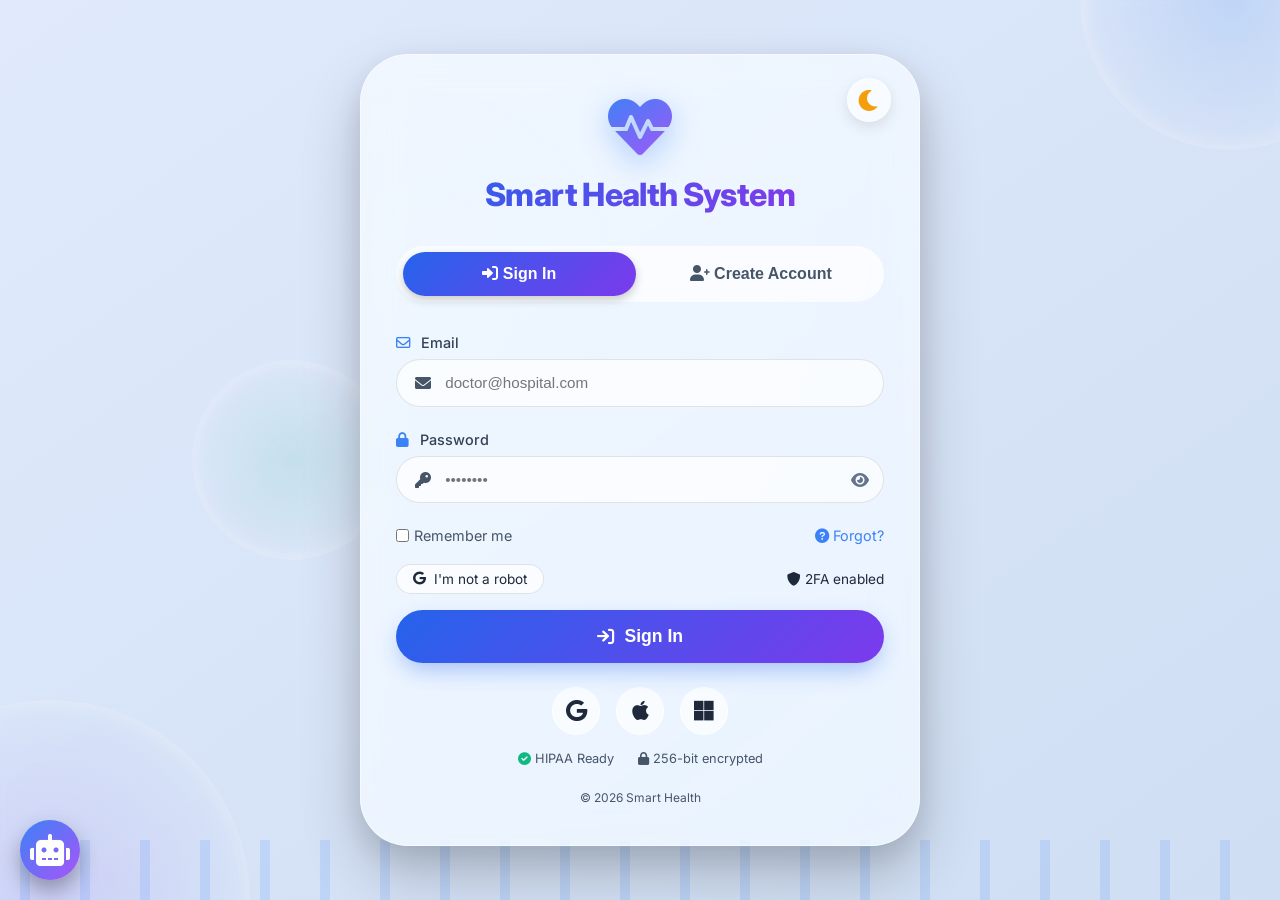
==== commit 8788327e: "1_LastUpdate" ====
--- a/index.html
+++ b/index.html
@@ -182,7 +182,7 @@
         <span><i class="fas fa-lock"></i> 256-bit encrypted</span>
       </div>
 
-      <!-- Demo access (original) -->
+      <!-- Demo access (original)
       <div class="demo-section">
         <p><i class="fas fa-flask"></i> Demo access (bypass login)</p>
         <div class="demo-buttons">
@@ -190,12 +190,12 @@
           <a href="doctor.html" class="demo-btn"><i class="fas fa-stethoscope"></i> Doctor</a>
           <a href="admin.html" class="demo-btn"><i class="fas fa-user-cog"></i> Admin</a>
         </div>
-      </div>
-
-      <!-- Login activity (fake) -->
+      </div> -->
+
+      <!-- Login activity (fake)
       <div style="text-align:center; margin-top:1rem; font-size:0.7rem; color:var(--text-secondary);">
         <i class="fas fa-clock"></i> Last login: Today 09:24 · Cairo
-      </div>
+      </div> -->
 
       <!-- Footer -->
       <div class="login-footer">
@@ -205,12 +205,14 @@
   </div>
     <!-- ==================== FIREBASE & SCRIPTS (as requested) ==================== -->
       <!-- Firebase SDK (v8 compat) - commented for demo, uncomment when ready -->
-      <!-- 
+      
       <script src="https://www.gstatic.com/firebasejs/8.10.0/firebase-app.js"></script>
       <script src="https://www.gstatic.com/firebasejs/8.10.0/firebase-auth.js"></script>
       <script src="https://www.gstatic.com/firebasejs/8.10.0/firebase-database.js"></script>
       <script src="js/firebase.js"></script>
-      -->
+     
+    <!-- MQTT library (real connection, currently simulated internally) -->
+    <script src="https://unpkg.com/mqtt/dist/mqtt.min.js"></script>
 
   <!-- Local Firebase config placeholder -->
   <!-- <script src="js/firebase.js"></script> -->
--- a/css/index.css
+++ b/css/index.css
@@ -498,6 +498,21 @@
       transform: translateY(-3px);
     }
 
+.role-modal {
+    font-family: 'Inter', sans-serif;
+}
+.role-modal select {
+    background-color: var(--input-bg, #f9fafb);
+    color: var(--text-primary, #1f2937);
+}
+.role-modal button {
+    font-weight: 500;
+    transition: background-color 0.2s;
+}
+.role-modal button:hover {
+    background-color: #1e40af !important;
+}
+
     /* 2FA & recaptcha row */
     .security-row {
       display: flex;
@@ -533,13 +548,13 @@
       border-top: 1px solid var(--card-border);
       padding-top: 1.5rem;
     }
-    .demo-buttons {
+    /* .demo-buttons {
       display: flex;
       gap: 0.8rem;
       justify-content: center;
       flex-wrap: wrap;
-    }
-    .demo-btn {
+    } */
+    /* .demo-btn {
       background: var(--demo-btn-bg);
       border: 1px solid var(--demo-btn-border);
       padding: 0.6rem 1.2rem;
@@ -555,7 +570,7 @@
     .demo-btn:hover {
       background: rgba(59,130,246,0.2);
       border-color: #3b82f6;
-    }
+    } */
 
     /* toast notification */
     #toast {
